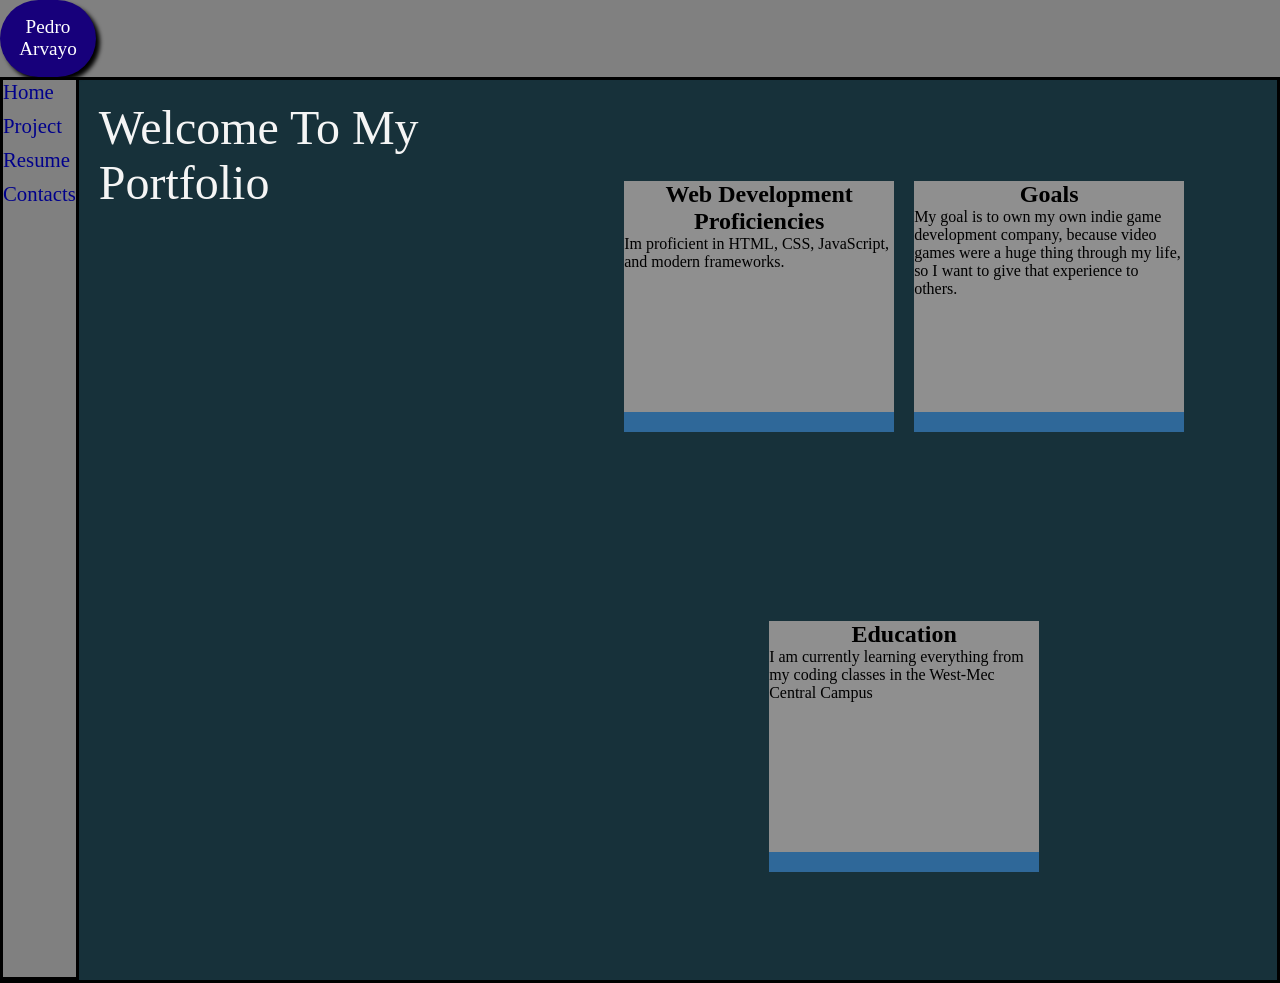
==== index.html @ 7eb3acf5 "Add files via upload" ====
<!DOCTYPE html>
<html lang="en">
<head>
    <meta charset="UTF-8">
    <meta name="viewport" content="width=device-width, initial-scale=1.0">
    <title>My Portfolio</title>
    <link rel="stylesheet" href="style.css">
    <link rel="preconnect" href="https://fonts.googleapis.com">
<link rel="preconnect" href="https://fonts.gstatic.com" crossorigin>
<link href="https://fonts.googleapis.com/css2?family=Fascinate&family=Henny+Penny&family=Moirai+One&family=Pixelify+Sans:wght@400..700&family=Poiret+One&display=swap" rel="stylesheet">

</head>
<body>

    <header class="heads">

        <nav>

            <div class="name">Pedro Arvayo</div>
        </nav>
    </header>



    <main>
        <div class="link">
    <ul class="nav-links">
        <a href="#Home">Home</a>
        <a href="#Projects">Project</a>
        <a href="#Resume">Resume</a>
        <a href="#Contacts">Contacts</a>
    </ul>
</div>
<!-- Main Stuff -->

    <section class="stop">
        <p style=
        "color: whitesmoke;
        font-size: xxx-large;
        padding: 20px;">
            Welcome To My Portfolio
        </p>
        <img src="" alt="">
    </section>

<div class="card-holder">



   <!-- CARDS -->

    <section class="cards">
        <p style="font-size: x-large; font-weight: bolder; text-align: center;">Web Development Proficiencies</p>
        <p>Im proficient in HTML, CSS, JavaScript, and modern frameworks.</p>
        <div class="cool-cards"></div>
    </section>

    <section class="cards">
        <p style="font-size: x-large; font-weight: bolder; text-align: center;">Goals</p>
        <p>My goal is to own my own indie game development company, because video games were a huge thing through my life, so I want to give that experience to others.</p>
        <div class="cool-cards"></div>
    </section>

    <section class="cards">
        <p style="font-size: x-large; font-weight: bolder; text-align: center;">Education</p>
        <p>I am currently learning everything from my coding classes in the West-Mec Central Campus</p>
        <div class="cool-cards"></div>
    </section>
    
</div>
    </main>

    <footer></footer>
</body>
</html>
---- style.css ----
*{
    margin: 0;
    padding: 0;
    box-sizing: border-box;
}

nav{
    display: flex;
    justify-content: space-between;
}

.name{
    display: flex;
    justify-content: center;
    align-items: center;
    background-color: rgb(23, 0, 123);
    color: white;
    border-radius:  50px;
    height: 4em;
    width: 5em;
    text-align: center;
    font-size: larger;
    box-shadow: 4px 4px 4px black;
    
    

}

.heads{
background-color: grey;
}

a{
    display: block;
    text-decoration: none;
    padding-bottom: 10px;
}

.link{
position: sticky;
top: 0;
width: 80px;
height: 100vh;
background-color: grey;
border-right: 3px black solid;
border-bottom: 3px black solid;

}

body{
    min-height: 100vh;
    /* display: flex; */
    

}

main{
    display: flex;
    border: 3px black solid;
    background-color: rgb(23, 49, 58);
}

.nav-links{
    font-size: 1.3em;

}
a:link{
    color: darkblue;
}
a:hover{
    color: red;
    background-color: aliceblue ;
}
a:visited{
    color: rgb(255, 255, 255);
    background-color: blueviolet;
}
a:active{
    color: rgb(255, 0, 225);
    background-color: black;
}

.card-holder{
    display: flex;
    justify-content: center;
    align-items: center;
    padding: 10px;
    flex-wrap: wrap;
    
}

.cards{
    background-color: rgb(143, 143, 143);
    width: 270px;
    height: 250px;
    justify-content: center;
    align-items: center;
    margin: 10px;
    margin-top: 3px;
    position:relative;
}

.cards:hover{
    box-shadow: 1px 1px 10px 10px rgba(51, 0, 255, 0.345);
}

.stop{
    height: 250px;
}

.cool-cards{
    
    position:absolute;
    background-color: rgb(47, 104, 153);
    width:270px;
    height: 20px;
   bottom:-1px;
}
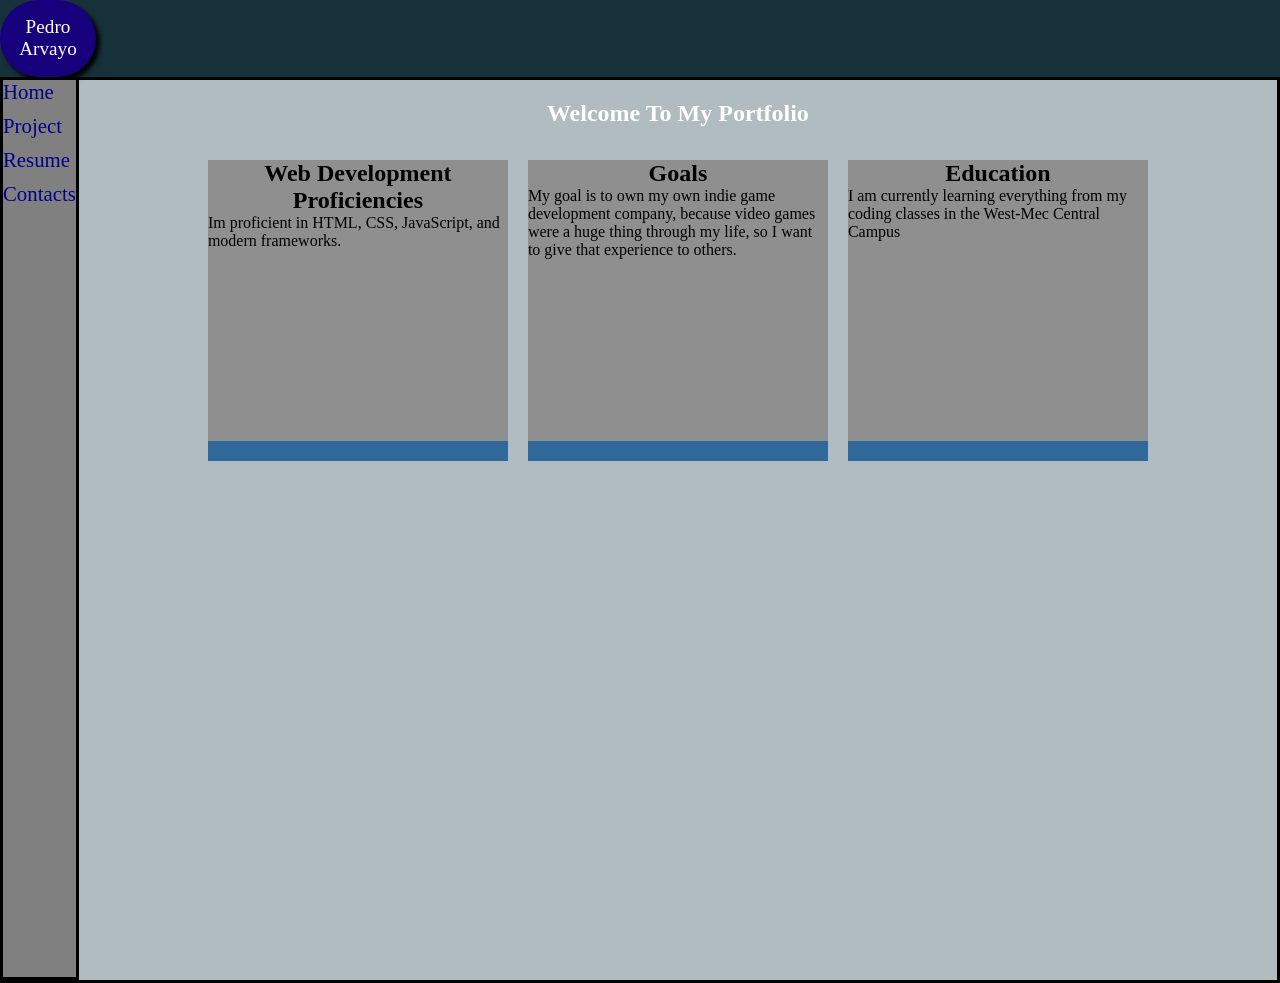
==== commit 70abc400: "Add files via upload" ====
--- a/index.html
+++ b/index.html
@@ -1,75 +1,82 @@
-<!DOCTYPE html>
+<!doctype html>
 <html lang="en">
-<head>
-    <meta charset="UTF-8">
-    <meta name="viewport" content="width=device-width, initial-scale=1.0">
+  <head>
+    <meta charset="UTF-8" />
+    <meta name="viewport" content="width=device-width, initial-scale=1.0" />
     <title>My Portfolio</title>
-    <link rel="stylesheet" href="style.css">
-    <link rel="preconnect" href="https://fonts.googleapis.com">
-<link rel="preconnect" href="https://fonts.gstatic.com" crossorigin>
-<link href="https://fonts.googleapis.com/css2?family=Fascinate&family=Henny+Penny&family=Moirai+One&family=Pixelify+Sans:wght@400..700&family=Poiret+One&display=swap" rel="stylesheet">
-
-</head>
-<body>
-
+    <link rel="stylesheet" href="style.css" />
+    <link rel="preconnect" href="https://fonts.googleapis.com" />
+    <link rel="preconnect" href="https://fonts.gstatic.com" crossorigin />
+    <link
+      href="https://fonts.googleapis.com/css2?family=Fascinate&family=Henny+Penny&family=Moirai+One&family=Pixelify+Sans:wght@400..700&family=Poiret+One&display=swap"
+      rel="stylesheet"
+    />
+  </head>
+  <body>
     <header class="heads">
-
-        <nav>
-
-            <div class="name">Pedro Arvayo</div>
-        </nav>
+      <nav>
+        <div class="name">Pedro Arvayo</div>
+      </nav>
     </header>
 
+    <main>
+      <div class="link">
+        <ul class="nav-links">
+          <a href="#Home">Home</a>
+          <a href="projects.html">Project</a>
+          <a href="#Resume">Resume</a>
+          <a href="#Contacts">Contacts</a>
+        </ul>
+      </div>
+      <!-- Main Stuff -->
 
+      <section class="stop">
+        <h1 class="section-header">Welcome To My Portfolio</h1>
+      
 
-    <main>
-        <div class="link">
-    <ul class="nav-links">
-        <a href="#Home">Home</a>
-        <a href="#Projects">Project</a>
-        <a href="#Resume">Resume</a>
-        <a href="#Contacts">Contacts</a>
-    </ul>
-</div>
-<!-- Main Stuff -->
+      <div class="card-holder">
+        <!-- CARDS -->
 
-    <section class="stop">
-        <p style=
-        "color: whitesmoke;
-        font-size: xxx-large;
-        padding: 20px;">
-            Welcome To My Portfolio
-        </p>
-        <img src="" alt="">
-    </section>
+        <section class="cards">
+          <p
+            style="font-size: x-large; font-weight: bolder; text-align: center"
+          >
+            Web Development Proficiencies
+          </p>
+          <p>Im proficient in HTML, CSS, JavaScript, and modern frameworks.</p>
+          <div class="cool-cards"></div>
+        </section>
 
-<div class="card-holder">
+        <section class="cards">
+          <p
+            style="font-size: x-large; font-weight: bolder; text-align: center"
+          >
+            Goals
+          </p>
+          <p>
+            My goal is to own my own indie game development company, because
+            video games were a huge thing through my life, so I want to give
+            that experience to others.
+          </p>
+          <div class="cool-cards"></div>
+        </section>
 
-
-
-   <!-- CARDS -->
-
-    <section class="cards">
-        <p style="font-size: x-large; font-weight: bolder; text-align: center;">Web Development Proficiencies</p>
-        <p>Im proficient in HTML, CSS, JavaScript, and modern frameworks.</p>
-        <div class="cool-cards"></div>
-    </section>
-
-    <section class="cards">
-        <p style="font-size: x-large; font-weight: bolder; text-align: center;">Goals</p>
-        <p>My goal is to own my own indie game development company, because video games were a huge thing through my life, so I want to give that experience to others.</p>
-        <div class="cool-cards"></div>
-    </section>
-
-    <section class="cards">
-        <p style="font-size: x-large; font-weight: bolder; text-align: center;">Education</p>
-        <p>I am currently learning everything from my coding classes in the West-Mec Central Campus</p>
-        <div class="cool-cards"></div>
-    </section>
-    
-</div>
+        <section class="cards">
+          <p
+            style="font-size: x-large; font-weight: bolder; text-align: center"
+          >
+            Education
+          </p>
+          <p>
+            I am currently learning everything from my coding classes in the
+            West-Mec Central Campus
+          </p>
+          <div class="cool-cards"></div>
+        </section>
+      </div>
+      </section>
     </main>
 
     <footer></footer>
-</body>
-</html>+  </body>
+</html>
--- a/style.css
+++ b/style.css
@@ -1,118 +1,127 @@
-*{
-    margin: 0;
-    padding: 0;
-    box-sizing: border-box;
+* {
+  margin: 0;
+  padding: 0;
+  box-sizing: border-box;
 }
 
-nav{
-    display: flex;
-    justify-content: space-between;
+nav {
+  display: flex;
+  justify-content: space-between;
 }
 
-.name{
-    display: flex;
-    justify-content: center;
-    align-items: center;
-    background-color: rgb(23, 0, 123);
-    color: white;
-    border-radius:  50px;
-    height: 4em;
-    width: 5em;
-    text-align: center;
-    font-size: larger;
-    box-shadow: 4px 4px 4px black;
-    
-    
-
+.name {
+  display: flex;
+  justify-content: center;
+  align-items: center;
+  background-color: rgb(23, 0, 123);
+  color: white;
+  border-radius: 50px;
+  height: 4em;
+  width: 5em;
+  text-align: center;
+  font-size: larger;
+  box-shadow: 4px 4px 4px black;
 }
 
-.heads{
-background-color: grey;
+.heads {
+  background-color: rgb(23, 49, 58);
 }
 
-a{
-    display: block;
-    text-decoration: none;
-    padding-bottom: 10px;
+a {
+  display: block;
+  text-decoration: none;
+  padding-bottom: 10px;
 }
 
-.link{
-position: sticky;
-top: 0;
-width: 80px;
-height: 100vh;
-background-color: grey;
-border-right: 3px black solid;
-border-bottom: 3px black solid;
-
+.link {
+  position: sticky;
+  top: 0;
+  width: 80px;
+  height: 100vh;
+  background-color: #808080;
+  border-right: 3px black solid;
+  border-bottom: 3px black solid;
 }
 
-body{
-    min-height: 100vh;
-    /* display: flex; */
-    
-
+body {
+  min-height: 100vh;
+  /* display: flex; */
 }
 
-main{
-    display: flex;
-    border: 3px black solid;
-    background-color: rgb(23, 49, 58);
+main {
+  display: flex;
+  border: 3px black solid;
+  /* background-color: rgb(126, 126, 126); */
+  background-color: #b0bcbf;
 }
 
-.nav-links{
-    font-size: 1.3em;
-
+.nav-links {
+  font-size: 1.3em;
 }
-a:link{
-    color: darkblue;
+a:link {
+  color: darkblue;
 }
-a:hover{
-    color: red;
-    background-color: aliceblue ;
+a:hover {
+  color: red;
+  background-color: aliceblue;
 }
-a:visited{
-    color: rgb(255, 255, 255);
-    background-color: blueviolet;
+a:visited {
+  color: rgb(255, 255, 255);
+  background-color: blueviolet;
 }
-a:active{
-    color: rgb(255, 0, 225);
-    background-color: black;
+a:active {
+  color: rgb(255, 0, 225);
+  background-color: black;
 }
 
-.card-holder{
-    display: flex;
-    justify-content: center;
-    align-items: center;
-    padding: 10px;
-    flex-wrap: wrap;
-    
+.card-holder {
+  display: flex;
+  justify-content: center;
+  align-items: center;
+  padding: 10px;
+  flex-wrap: wrap;
 }
 
-.cards{
-    background-color: rgb(143, 143, 143);
-    width: 270px;
-    height: 250px;
-    justify-content: center;
-    align-items: center;
-    margin: 10px;
-    margin-top: 3px;
-    position:relative;
+.cards {
+  background-color: rgb(143, 143, 143);
+  width: 300px;
+  height: 300px;
+  justify-content: center;
+  align-items: center;
+  margin: 10px;
+  margin-top: 3px;
+  position: relative;
 }
 
-.cards:hover{
-    box-shadow: 1px 1px 10px 10px rgba(51, 0, 255, 0.345);
+.cards:hover {
+  box-shadow: 1px 1px 10px 10px rgba(51, 0, 255, 0.345);
 }
 
-.stop{
-    height: 250px;
+.stop {
+  /* height: 200px; */
+  width: 100%;
+}
+.section-header {
+  color: white;
+  padding: 20px;
+  text-align: center;
 }
 
-.cool-cards{
-    
-    position:absolute;
-    background-color: rgb(47, 104, 153);
-    width:270px;
-    height: 20px;
-   bottom:-1px;
-}+.cool-cards {
+  position: absolute;
+  background-color: rgb(47, 104, 153);
+  width: 300px;
+  height: 20px;
+  bottom: -1px;
+}
+
+img {
+  width: 100%;
+  height: 100%;
+  object-fit: cover;
+}
+
+.cards a {
+  width: 100%;
+  height: 100%;
+}
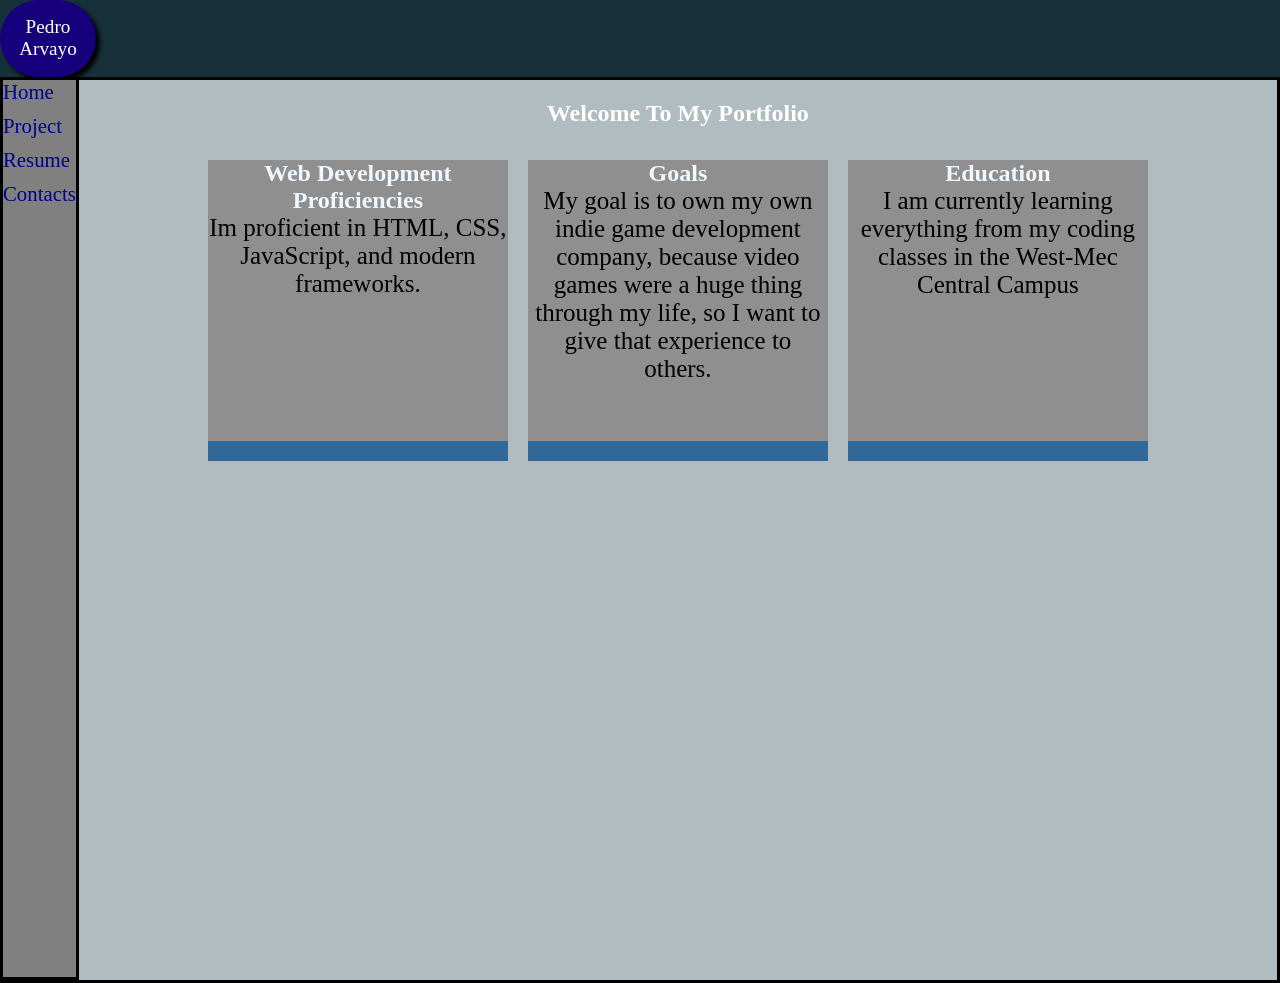
==== commit 3f49cffc: "Add files via upload" ====
--- a/index.html
+++ b/index.html
@@ -22,10 +22,10 @@
     <main>
       <div class="link">
         <ul class="nav-links">
-          <a href="#Home">Home</a>
+          <a href="index.html">Home</a>
           <a href="projects.html">Project</a>
-          <a href="#Resume">Resume</a>
-          <a href="#Contacts">Contacts</a>
+          <a href="Resume.html">Resume</a>
+          <a href="contact.html">Contacts</a>
         </ul>
       </div>
       <!-- Main Stuff -->
@@ -39,7 +39,7 @@
 
         <section class="cards">
           <p
-            style="font-size: x-large; font-weight: bolder; text-align: center"
+            style=" color: aliceblue; font-size: x-large; font-weight: bolder; text-align: center"
           >
             Web Development Proficiencies
           </p>
@@ -49,7 +49,7 @@
 
         <section class="cards">
           <p
-            style="font-size: x-large; font-weight: bolder; text-align: center"
+            style="color: aliceblue; font-size: x-large; font-weight: bolder; text-align: center"
           >
             Goals
           </p>
@@ -63,7 +63,7 @@
 
         <section class="cards">
           <p
-            style="font-size: x-large; font-weight: bolder; text-align: center"
+            style="color: aliceblue; font-size: x-large; font-weight: bolder; text-align: center"
           >
             Education
           </p>
--- a/style.css
+++ b/style.css
@@ -2,11 +2,16 @@
   margin: 0;
   padding: 0;
   box-sizing: border-box;
+  font-family: 'Times New Roman', Times, serif;
 }
 
 nav {
   display: flex;
   justify-content: space-between;
+}
+
+p{
+  text-align: center;
 }
 
 .name {
@@ -91,6 +96,8 @@
   margin: 10px;
   margin-top: 3px;
   position: relative;
+  font-size: 25px;
+
 }
 
 .cards:hover {
@@ -125,3 +132,11 @@
   width: 100%;
   height: 100%;
 }
+
+
+
+#resumes{
+  height: 1000px;
+  object-fit: contain;
+  
+}
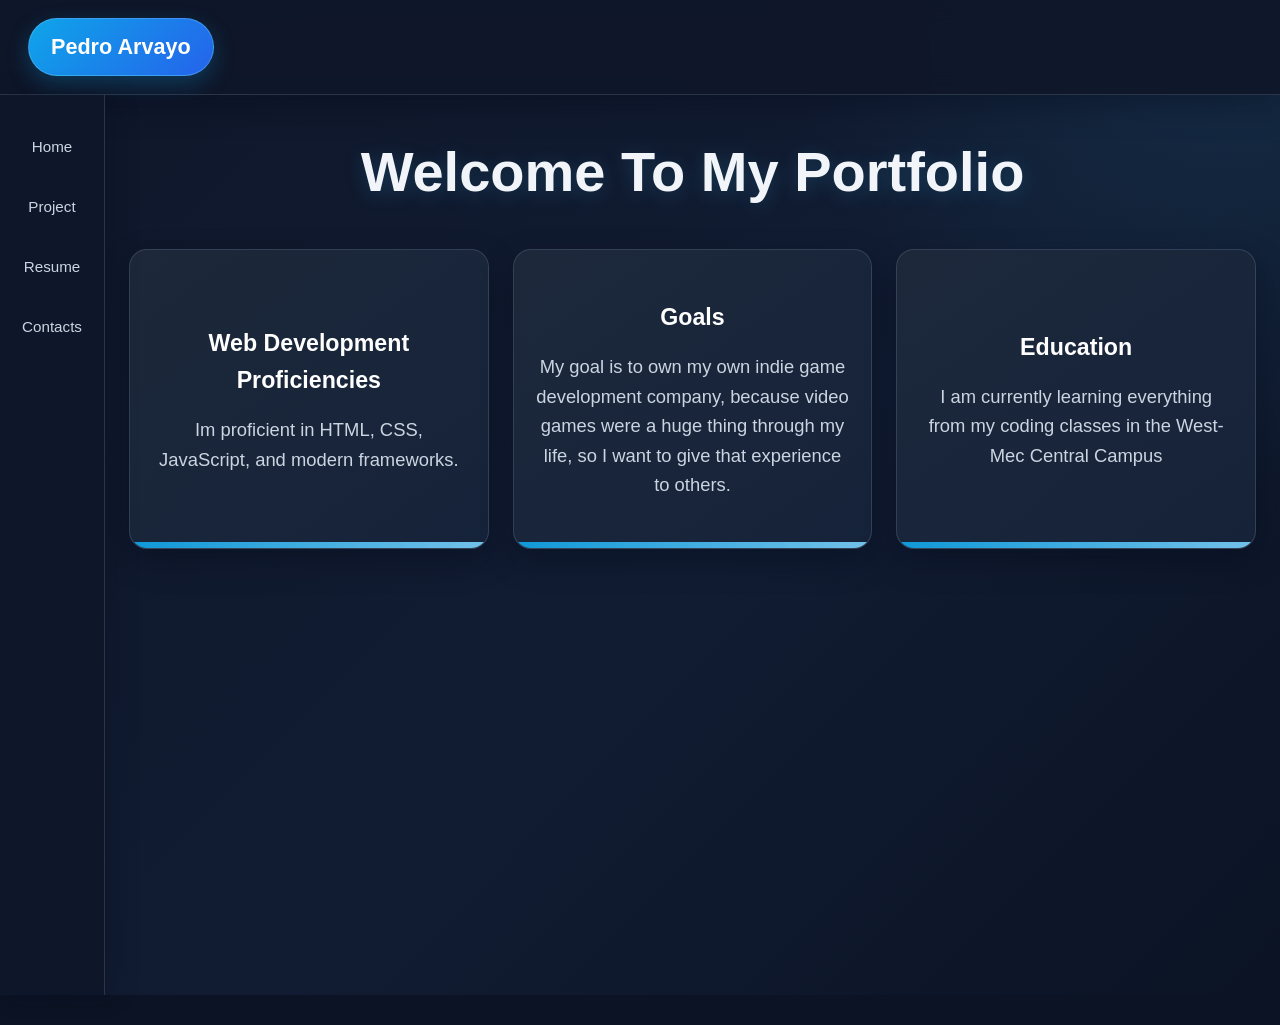
==== commit cc791ff7: "Fix HTML formatting and update links" ====
--- a/index.html
+++ b/index.html
@@ -24,7 +24,7 @@
         <ul class="nav-links">
           <a href="index.html">Home</a>
           <a href="projects.html">Project</a>
-          <a href="Resume.html">Resume</a>
+          <a href="resume.html">Resume</a>
           <a href="contact.html">Contacts</a>
         </ul>
       </div>
--- a/style.css
+++ b/style.css
@@ -1,142 +1,393 @@
-* {
-  margin: 0;
-  padding: 0;
-  box-sizing: border-box;
-  font-family: 'Times New Roman', Times, serif;
-}
-
-nav {
-  display: flex;
-  justify-content: space-between;
-}
-
-p{
-  text-align: center;
-}
-
-.name {
-  display: flex;
-  justify-content: center;
-  align-items: center;
-  background-color: rgb(23, 0, 123);
-  color: white;
-  border-radius: 50px;
-  height: 4em;
-  width: 5em;
-  text-align: center;
-  font-size: larger;
-  box-shadow: 4px 4px 4px black;
-}
-
-.heads {
-  background-color: rgb(23, 49, 58);
-}
-
-a {
-  display: block;
-  text-decoration: none;
-  padding-bottom: 10px;
-}
-
-.link {
-  position: sticky;
-  top: 0;
-  width: 80px;
-  height: 100vh;
-  background-color: #808080;
-  border-right: 3px black solid;
-  border-bottom: 3px black solid;
-}
-
-body {
-  min-height: 100vh;
-  /* display: flex; */
-}
-
-main {
-  display: flex;
-  border: 3px black solid;
-  /* background-color: rgb(126, 126, 126); */
-  background-color: #b0bcbf;
-}
-
-.nav-links {
-  font-size: 1.3em;
-}
-a:link {
-  color: darkblue;
-}
-a:hover {
-  color: red;
-  background-color: aliceblue;
-}
-a:visited {
-  color: rgb(255, 255, 255);
-  background-color: blueviolet;
-}
-a:active {
-  color: rgb(255, 0, 225);
-  background-color: black;
-}
-
-.card-holder {
-  display: flex;
-  justify-content: center;
-  align-items: center;
-  padding: 10px;
-  flex-wrap: wrap;
-}
-
-.cards {
-  background-color: rgb(143, 143, 143);
-  width: 300px;
-  height: 300px;
-  justify-content: center;
-  align-items: center;
-  margin: 10px;
-  margin-top: 3px;
-  position: relative;
-  font-size: 25px;
-
-}
-
-.cards:hover {
-  box-shadow: 1px 1px 10px 10px rgba(51, 0, 255, 0.345);
-}
-
-.stop {
-  /* height: 200px; */
-  width: 100%;
-}
-.section-header {
-  color: white;
-  padding: 20px;
-  text-align: center;
-}
-
-.cool-cards {
-  position: absolute;
-  background-color: rgb(47, 104, 153);
-  width: 300px;
-  height: 20px;
-  bottom: -1px;
-}
-
-img {
-  width: 100%;
-  height: 100%;
-  object-fit: cover;
-}
-
-.cards a {
-  width: 100%;
-  height: 100%;
-}
-
-
-
-#resumes{
-  height: 1000px;
-  object-fit: contain;
-  
-}
+/* =========================================================
+   PORTFOLIO STYLE
+   Soft dark blue + teal color palette
+   ========================================================= */
+
+:root {
+  --bg: #0f172a;
+  --bg-light: #16233a;
+  --surface: #1e293b;
+  --surface-hover: #263750;
+  --accent: #38bdf8;
+  --accent-dark: #0ea5e9;
+  --accent-soft: #7dd3fc;
+  --text: #f1f5f9;
+  --text-muted: #cbd5e1;
+  --border: rgba(148, 163, 184, 0.22);
+  --shadow: rgba(2, 8, 23, 0.35);
+  --radius: 18px;
+}
+
+/* ---------- Reset ---------- */
+
+* {
+  margin: 0;
+  padding: 0;
+  box-sizing: border-box;
+}
+
+html {
+  scroll-behavior: smooth;
+}
+
+body {
+  min-height: 100vh;
+  font-family: "Poiret One", "Segoe UI", Arial, sans-serif;
+  color: var(--text);
+  background:
+    radial-gradient(circle at top right, rgba(56, 189, 248, 0.10), transparent 30%),
+    linear-gradient(135deg, var(--bg), #111c32 55%, #0b1324);
+}
+
+/* ---------- Header ---------- */
+
+.heads {
+  position: relative;
+  z-index: 10;
+  min-height: 95px;
+  padding: 18px 28px;
+  background: rgba(15, 23, 42, 0.94);
+  border-bottom: 1px solid var(--border);
+  box-shadow: 0 8px 30px var(--shadow);
+  backdrop-filter: blur(10px);
+}
+
+nav {
+  display: flex;
+  align-items: center;
+  justify-content: space-between;
+  gap: 20px;
+}
+
+.name {
+  display: flex;
+  align-items: center;
+  justify-content: center;
+  min-width: 150px;
+  min-height: 58px;
+  padding: 12px 22px;
+  color: white;
+  background: linear-gradient(135deg, var(--accent-dark), #2563eb);
+  border: 1px solid rgba(125, 211, 252, 0.35);
+  border-radius: 999px;
+  font-family: "Pixelify Sans", sans-serif;
+  font-size: 1.35rem;
+  font-weight: 700;
+  box-shadow: 0 8px 22px rgba(14, 165, 233, 0.25);
+}
+
+/* ---------- Main layout ---------- */
+
+main {
+  display: flex;
+  min-height: calc(100vh - 95px);
+  background: transparent;
+}
+
+.stop {
+  width: 100%;
+  min-width: 0;
+  padding-bottom: 45px;
+}
+
+.section-header {
+  margin: 0;
+  padding: 45px 20px 30px;
+  color: var(--text);
+  text-align: center;
+  font-family: "Pixelify Sans", sans-serif;
+  font-size: clamp(2rem, 5vw, 3.5rem);
+  line-height: 1.15;
+  text-shadow: 0 4px 20px rgba(56, 189, 248, 0.2);
+}
+
+/* ---------- Side navigation ---------- */
+
+.link {
+  position: sticky;
+  top: 0;
+  flex: 0 0 105px;
+  width: 105px;
+  height: 100vh;
+  padding: 25px 10px;
+  background: rgba(15, 23, 42, 0.96);
+  border-right: 1px solid var(--border);
+  box-shadow: 8px 0 25px rgba(2, 8, 23, 0.2);
+  z-index: 20;
+}
+
+.nav-links {
+  display: flex;
+  flex-direction: column;
+  align-items: stretch;
+  gap: 8px;
+  list-style: none;
+}
+
+.nav-links a {
+  display: flex;
+  align-items: center;
+  justify-content: center;
+  min-height: 52px;
+  padding: 10px 8px;
+  color: var(--text-muted);
+  text-decoration: none;
+  text-align: center;
+  font-family: "Pixelify Sans", sans-serif;
+  font-size: 0.95rem;
+  border: 1px solid transparent;
+  border-radius: 12px;
+  transition:
+    color 0.25s ease,
+    background 0.25s ease,
+    border-color 0.25s ease,
+    transform 0.25s ease;
+}
+
+.nav-links a:visited {
+  color: var(--text-muted);
+}
+
+.nav-links a:hover {
+  color: white;
+  background: rgba(56, 189, 248, 0.12);
+  border-color: rgba(56, 189, 248, 0.28);
+  transform: translateX(3px);
+}
+
+.nav-links a:active {
+  color: white;
+  background: var(--accent-dark);
+}
+
+/* ---------- Cards ---------- */
+
+.card-holder {
+  width: min(1200px, 100%);
+  margin: 0 auto;
+  padding: 15px 24px 40px;
+  display: grid;
+  grid-template-columns: repeat(auto-fit, minmax(260px, 1fr));
+  gap: 24px;
+  align-items: stretch;
+}
+
+.cards {
+  position: relative;
+  min-width: 0;
+  min-height: 300px;
+  overflow: hidden;
+  display: flex;
+  flex-direction: column;
+  justify-content: center;
+  align-items: center;
+  padding: 22px;
+  color: var(--text-muted);
+  background: linear-gradient(145deg, rgba(30, 41, 59, 0.96), rgba(22, 35, 58, 0.96));
+  border: 1px solid var(--border);
+  border-radius: var(--radius);
+  box-shadow: 0 12px 30px var(--shadow);
+  font-size: 1.15rem;
+  line-height: 1.6;
+  transition:
+    transform 0.3s ease,
+    box-shadow 0.3s ease,
+    border-color 0.3s ease,
+    background 0.3s ease;
+}
+
+.cards:hover {
+  transform: translateY(-7px);
+  background: linear-gradient(145deg, var(--surface-hover), var(--surface));
+  border-color: rgba(56, 189, 248, 0.45);
+  box-shadow:
+    0 18px 40px rgba(2, 8, 23, 0.45),
+    0 0 25px rgba(56, 189, 248, 0.10);
+}
+
+.cards p {
+  margin: 8px 0;
+  text-align: center;
+  color: var(--text-muted);
+}
+
+.cards p:first-child {
+  color: white !important;
+  font-size: 1.45rem !important;
+  font-weight: 700;
+  font-family: "Pixelify Sans", sans-serif;
+}
+
+/* Decorative strip at the bottom of cards */
+
+.cool-cards {
+  position: absolute;
+  left: 0;
+  bottom: 0;
+  width: 100%;
+  height: 6px;
+  background: linear-gradient(90deg, var(--accent-dark), var(--accent-soft));
+  opacity: 0.9;
+}
+
+/* ---------- Project cards / images ---------- */
+
+.cards > a {
+  display: block;
+  width: 100%;
+  height: 100%;
+  overflow: hidden;
+  color: inherit;
+  text-decoration: none;
+  border-radius: 12px;
+}
+
+.cards > a img {
+  display: block;
+  width: 100%;
+  height: 100%;
+  min-height: 240px;
+  object-fit: cover;
+  border-radius: 12px;
+  transition: transform 0.4s ease, filter 0.4s ease;
+}
+
+.cards:hover > a img {
+  transform: scale(1.035);
+  filter: brightness(1.05);
+}
+
+/* ---------- Resume ---------- */
+
+.resume {
+  width: min(1000px, calc(100% - 40px));
+  margin: 10px auto 50px;
+  padding: 25px;
+  display: flex;
+  flex-direction: column;
+  align-items: center;
+  gap: 20px;
+  background: rgba(30, 41, 59, 0.82);
+  border: 1px solid var(--border);
+  border-radius: var(--radius);
+  box-shadow: 0 15px 40px var(--shadow);
+}
+
+.resume a {
+  display: inline-flex;
+  align-items: center;
+  justify-content: center;
+  min-height: 48px;
+  padding: 12px 24px;
+  color: white;
+  background: linear-gradient(135deg, var(--accent-dark), #2563eb);
+  border-radius: 12px;
+  text-decoration: none;
+  font-family: "Pixelify Sans", sans-serif;
+  font-size: 1.05rem !important;
+  font-weight: 700;
+  box-shadow: 0 8px 20px rgba(14, 165, 233, 0.2);
+  transition: transform 0.25s ease, box-shadow 0.25s ease;
+}
+
+.resume a:hover {
+  color: white;
+  background: linear-gradient(135deg, #0284c7, #1d4ed8);
+  transform: translateY(-3px);
+  box-shadow: 0 12px 25px rgba(14, 165, 233, 0.3);
+}
+
+#resumes {
+  display: block;
+  width: 100%;
+  max-width: 850px;
+  height: auto;
+  max-height: none;
+  object-fit: contain;
+  border-radius: 10px;
+  box-shadow: 0 10px 30px rgba(2, 8, 23, 0.35);
+}
+
+/* ---------- General images ---------- */
+
+img {
+  max-width: 100%;
+}
+
+/* ---------- Footer ---------- */
+
+footer {
+  min-height: 30px;
+  background: #0b1324;
+}
+
+/* ---------- Responsive design ---------- */
+
+@media (max-width: 700px) {
+  .heads {
+    min-height: auto;
+    padding: 15px;
+  }
+
+  nav {
+    justify-content: center;
+  }
+
+  .name {
+    min-width: 140px;
+    min-height: 50px;
+    font-size: 1.15rem;
+  }
+
+  main {
+    display: block;
+  }
+
+  .link {
+    position: sticky;
+    top: 0;
+    width: 100%;
+    height: auto;
+    padding: 8px 10px;
+    border-right: none;
+    border-bottom: 1px solid var(--border);
+  }
+
+  .nav-links {
+    flex-direction: row;
+    justify-content: center;
+    flex-wrap: wrap;
+    gap: 5px;
+  }
+
+  .nav-links a {
+    flex: 1 1 70px;
+    min-height: 42px;
+    font-size: 0.85rem;
+  }
+
+  .section-header {
+    padding: 35px 15px 25px;
+  }
+
+  .card-holder {
+    grid-template-columns: 1fr;
+    padding: 10px 16px 30px;
+    gap: 18px;
+  }
+
+  .cards {
+    min-height: 280px;
+  }
+
+  .resume {
+    width: calc(100% - 24px);
+    padding: 15px;
+  }
+}
+
+@media (min-width: 701px) and (max-width: 950px) {
+  .card-holder {
+    grid-template-columns: repeat(2, minmax(240px, 1fr));
+  }
+}
